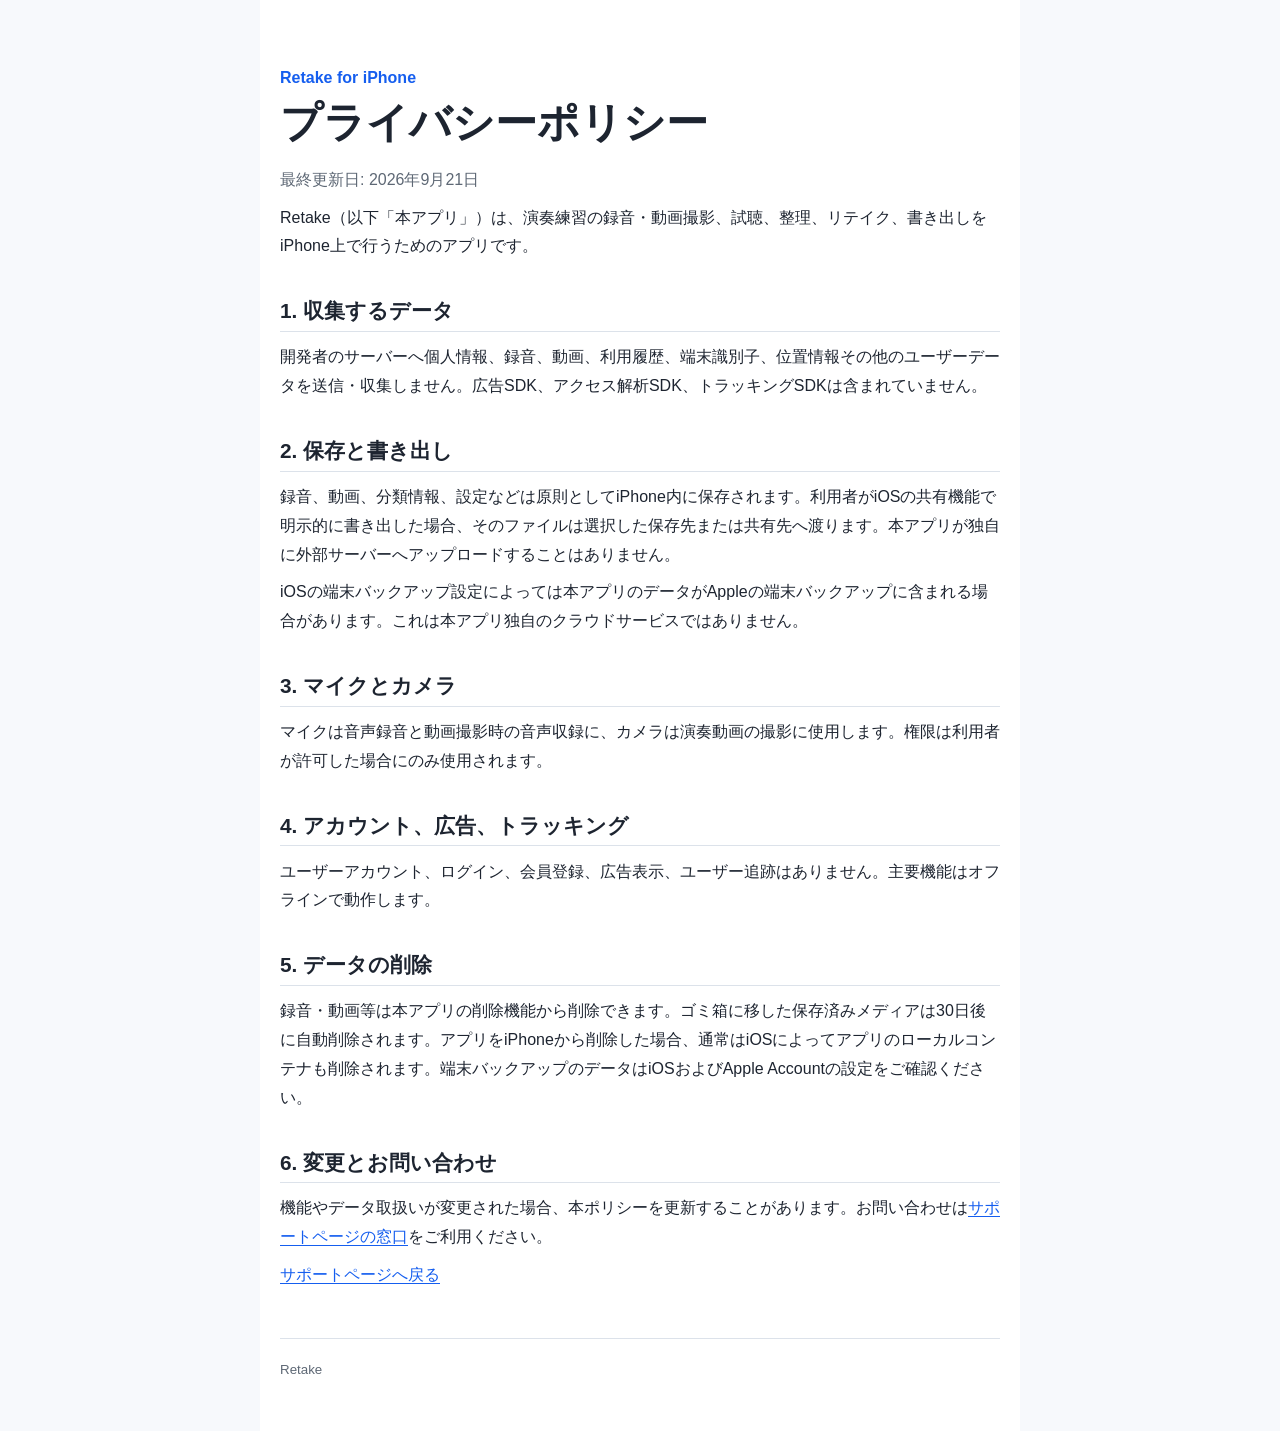
==== privacy/index.html @ d5b36a84 "App Store提出用のサポートサイトを公開" ====
<!doctype html><html lang="ja"><head><meta charset="utf-8"><meta name="viewport" content="width=device-width, initial-scale=1"><title>Retake プライバシーポリシー</title><link rel="stylesheet" href="../styles.css"></head><body><main class="container"><header><p class="eyebrow">Retake for iPhone</p><h1>プライバシーポリシー</h1><p class="muted">最終更新日: 2026年9月21日</p></header><p>Retake（以下「本アプリ」）は、演奏練習の録音・動画撮影、試聴、整理、リテイク、書き出しをiPhone上で行うためのアプリです。</p><section><h2>1. 収集するデータ</h2><p>開発者のサーバーへ個人情報、録音、動画、利用履歴、端末識別子、位置情報その他のユーザーデータを送信・収集しません。広告SDK、アクセス解析SDK、トラッキングSDKは含まれていません。</p></section><section><h2>2. 保存と書き出し</h2><p>録音、動画、分類情報、設定などは原則としてiPhone内に保存されます。利用者がiOSの共有機能で明示的に書き出した場合、そのファイルは選択した保存先または共有先へ渡ります。本アプリが独自に外部サーバーへアップロードすることはありません。</p><p>iOSの端末バックアップ設定によっては本アプリのデータがAppleの端末バックアップに含まれる場合があります。これは本アプリ独自のクラウドサービスではありません。</p></section><section><h2>3. マイクとカメラ</h2><p>マイクは音声録音と動画撮影時の音声収録に、カメラは演奏動画の撮影に使用します。権限は利用者が許可した場合にのみ使用されます。</p></section><section><h2>4. アカウント、広告、トラッキング</h2><p>ユーザーアカウント、ログイン、会員登録、広告表示、ユーザー追跡はありません。主要機能はオフラインで動作します。</p></section><section><h2>5. データの削除</h2><p>録音・動画等は本アプリの削除機能から削除できます。ゴミ箱に移した保存済みメディアは30日後に自動削除されます。アプリをiPhoneから削除した場合、通常はiOSによってアプリのローカルコンテナも削除されます。端末バックアップのデータはiOSおよびApple Accountの設定をご確認ください。</p></section><section><h2>6. 変更とお問い合わせ</h2><p>機能やデータ取扱いが変更された場合、本ポリシーを更新することがあります。お問い合わせは<a href="../#contact">サポートページの窓口</a>をご利用ください。</p></section><p><a href="../">サポートページへ戻る</a></p><footer><small>Retake</small></footer></main></body></html>
---- styles.css ----
:root{color-scheme:light;--ink:#1d2430;--muted:#5e6875;--accent:#155eef;--line:#dce2ea;--bg:#f7f9fc}*{box-sizing:border-box}body{margin:0;background:var(--bg);color:var(--ink);font-family:-apple-system,BlinkMacSystemFont,"Hiragino Sans","Yu Gothic",sans-serif;line-height:1.8}.container{max-width:760px;margin:0 auto;padding:clamp(24px,6vw,64px) 20px 48px;background:#fff;min-height:100vh}h1{font-size:clamp(1.9rem,6vw,2.6rem);line-height:1.3;margin:.2rem 0 1rem}h2{font-size:1.3rem;line-height:1.4;margin:2.2rem 0 .7rem;border-bottom:1px solid var(--line);padding-bottom:.35rem}h3{font-size:1.05rem;margin:1.4rem 0 .2rem}p{margin:.55rem 0}.lead{font-size:1.12rem}.eyebrow{color:var(--accent);font-weight:700;margin:0}.muted,small{color:var(--muted)}a{color:var(--accent);text-underline-offset:3px}footer{border-top:1px solid var(--line);margin-top:3rem;padding-top:1rem}
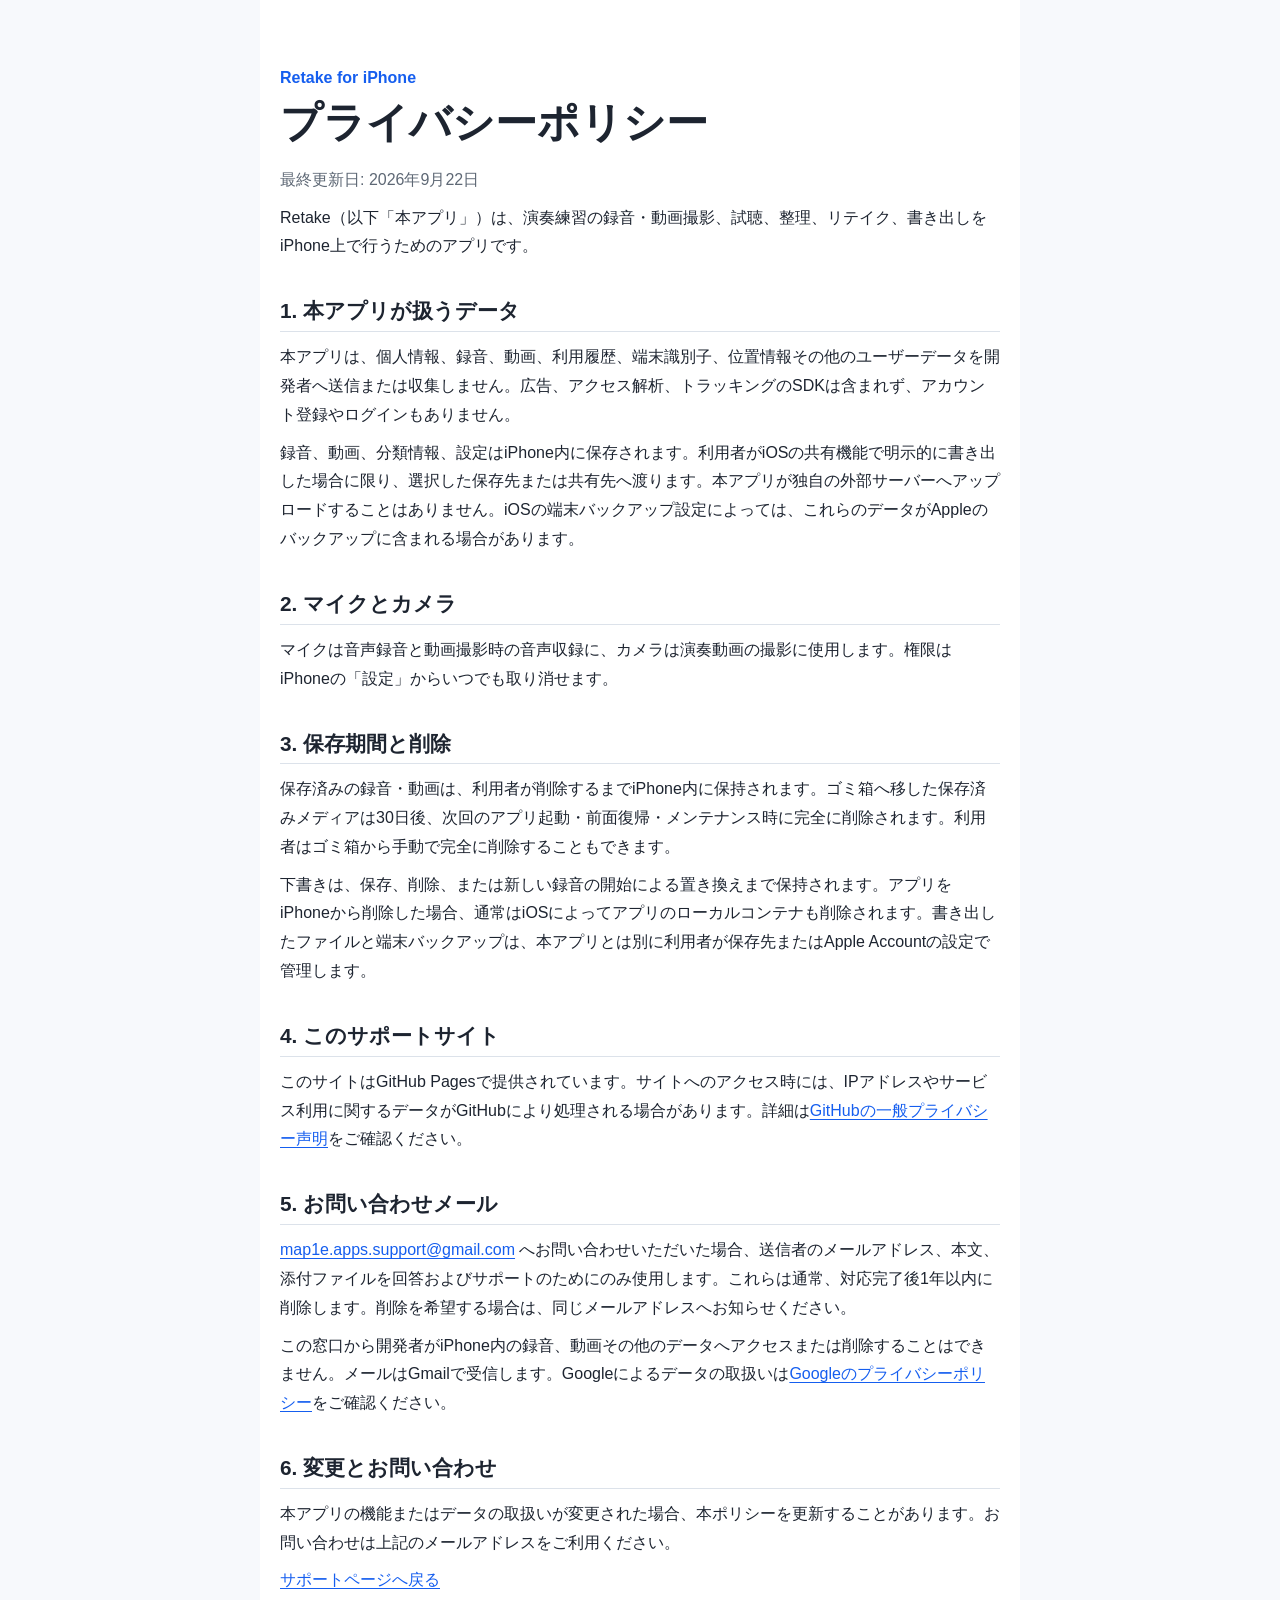
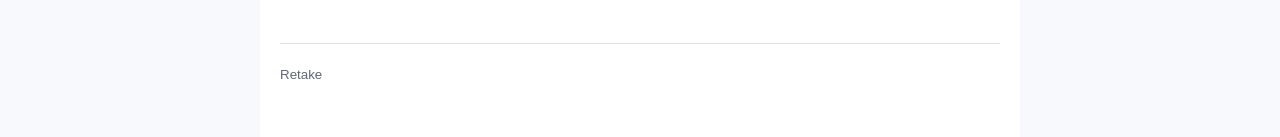
==== commit b524cb53: "プライバシーポリシーを明確化" ====
--- a/privacy/index.html
+++ b/privacy/index.html
@@ -1 +1,28 @@
-<!doctype html><html lang="ja"><head><meta charset="utf-8"><meta name="viewport" content="width=device-width, initial-scale=1"><title>Retake プライバシーポリシー</title><link rel="stylesheet" href="../styles.css"></head><body><main class="container"><header><p class="eyebrow">Retake for iPhone</p><h1>プライバシーポリシー</h1><p class="muted">最終更新日: 2026年9月21日</p></header><p>Retake（以下「本アプリ」）は、演奏練習の録音・動画撮影、試聴、整理、リテイク、書き出しをiPhone上で行うためのアプリです。</p><section><h2>1. 収集するデータ</h2><p>開発者のサーバーへ個人情報、録音、動画、利用履歴、端末識別子、位置情報その他のユーザーデータを送信・収集しません。広告SDK、アクセス解析SDK、トラッキングSDKは含まれていません。</p></section><section><h2>2. 保存と書き出し</h2><p>録音、動画、分類情報、設定などは原則としてiPhone内に保存されます。利用者がiOSの共有機能で明示的に書き出した場合、そのファイルは選択した保存先または共有先へ渡ります。本アプリが独自に外部サーバーへアップロードすることはありません。</p><p>iOSの端末バックアップ設定によっては本アプリのデータがAppleの端末バックアップに含まれる場合があります。これは本アプリ独自のクラウドサービスではありません。</p></section><section><h2>3. マイクとカメラ</h2><p>マイクは音声録音と動画撮影時の音声収録に、カメラは演奏動画の撮影に使用します。権限は利用者が許可した場合にのみ使用されます。</p></section><section><h2>4. アカウント、広告、トラッキング</h2><p>ユーザーアカウント、ログイン、会員登録、広告表示、ユーザー追跡はありません。主要機能はオフラインで動作します。</p></section><section><h2>5. データの削除</h2><p>録音・動画等は本アプリの削除機能から削除できます。ゴミ箱に移した保存済みメディアは30日後に自動削除されます。アプリをiPhoneから削除した場合、通常はiOSによってアプリのローカルコンテナも削除されます。端末バックアップのデータはiOSおよびApple Accountの設定をご確認ください。</p></section><section><h2>6. 変更とお問い合わせ</h2><p>機能やデータ取扱いが変更された場合、本ポリシーを更新することがあります。お問い合わせは<a href="../#contact">サポートページの窓口</a>をご利用ください。</p></section><p><a href="../">サポートページへ戻る</a></p><footer><small>Retake</small></footer></main></body></html>
+<!doctype html>
+<html lang="ja">
+<head>
+  <meta charset="utf-8">
+  <meta name="viewport" content="width=device-width, initial-scale=1">
+  <meta name="description" content="Retake for iPhoneのプライバシーポリシー">
+  <title>Retake プライバシーポリシー</title>
+  <link rel="stylesheet" href="../styles.css">
+</head>
+<body>
+  <main class="container">
+    <header>
+      <p class="eyebrow">Retake for iPhone</p>
+      <h1>プライバシーポリシー</h1>
+      <p class="muted">最終更新日: 2026年9月22日</p>
+    </header>
+    <p>Retake（以下「本アプリ」）は、演奏練習の録音・動画撮影、試聴、整理、リテイク、書き出しをiPhone上で行うためのアプリです。</p>
+    <section><h2>1. 本アプリが扱うデータ</h2><p>本アプリは、個人情報、録音、動画、利用履歴、端末識別子、位置情報その他のユーザーデータを開発者へ送信または収集しません。広告、アクセス解析、トラッキングのSDKは含まれず、アカウント登録やログインもありません。</p><p>録音、動画、分類情報、設定はiPhone内に保存されます。利用者がiOSの共有機能で明示的に書き出した場合に限り、選択した保存先または共有先へ渡ります。本アプリが独自の外部サーバーへアップロードすることはありません。iOSの端末バックアップ設定によっては、これらのデータがAppleのバックアップに含まれる場合があります。</p></section>
+    <section><h2>2. マイクとカメラ</h2><p>マイクは音声録音と動画撮影時の音声収録に、カメラは演奏動画の撮影に使用します。権限はiPhoneの「設定」からいつでも取り消せます。</p></section>
+    <section><h2>3. 保存期間と削除</h2><p>保存済みの録音・動画は、利用者が削除するまでiPhone内に保持されます。ゴミ箱へ移した保存済みメディアは30日後、次回のアプリ起動・前面復帰・メンテナンス時に完全に削除されます。利用者はゴミ箱から手動で完全に削除することもできます。</p><p>下書きは、保存、削除、または新しい録音の開始による置き換えまで保持されます。アプリをiPhoneから削除した場合、通常はiOSによってアプリのローカルコンテナも削除されます。書き出したファイルと端末バックアップは、本アプリとは別に利用者が保存先またはApple Accountの設定で管理します。</p></section>
+    <section><h2>4. このサポートサイト</h2><p>このサイトはGitHub Pagesで提供されています。サイトへのアクセス時には、IPアドレスやサービス利用に関するデータがGitHubにより処理される場合があります。詳細は<a href="https://docs.github.com/ja/site-policy/privacy-policies/github-general-privacy-statement">GitHubの一般プライバシー声明</a>をご確認ください。</p></section>
+    <section><h2>5. お問い合わせメール</h2><p><a href="mailto:map1e.apps.support@gmail.com">map1e.apps.support@gmail.com</a> へお問い合わせいただいた場合、送信者のメールアドレス、本文、添付ファイルを回答およびサポートのためにのみ使用します。これらは通常、対応完了後1年以内に削除します。削除を希望する場合は、同じメールアドレスへお知らせください。</p><p>この窓口から開発者がiPhone内の録音、動画その他のデータへアクセスまたは削除することはできません。メールはGmailで受信します。Googleによるデータの取扱いは<a href="https://policies.google.com/privacy?hl=ja">Googleのプライバシーポリシー</a>をご確認ください。</p></section>
+    <section><h2>6. 変更とお問い合わせ</h2><p>本アプリの機能またはデータの取扱いが変更された場合、本ポリシーを更新することがあります。お問い合わせは上記のメールアドレスをご利用ください。</p></section>
+    <p><a href="../">サポートページへ戻る</a></p>
+    <footer><small>Retake</small></footer>
+  </main>
+</body>
+</html>
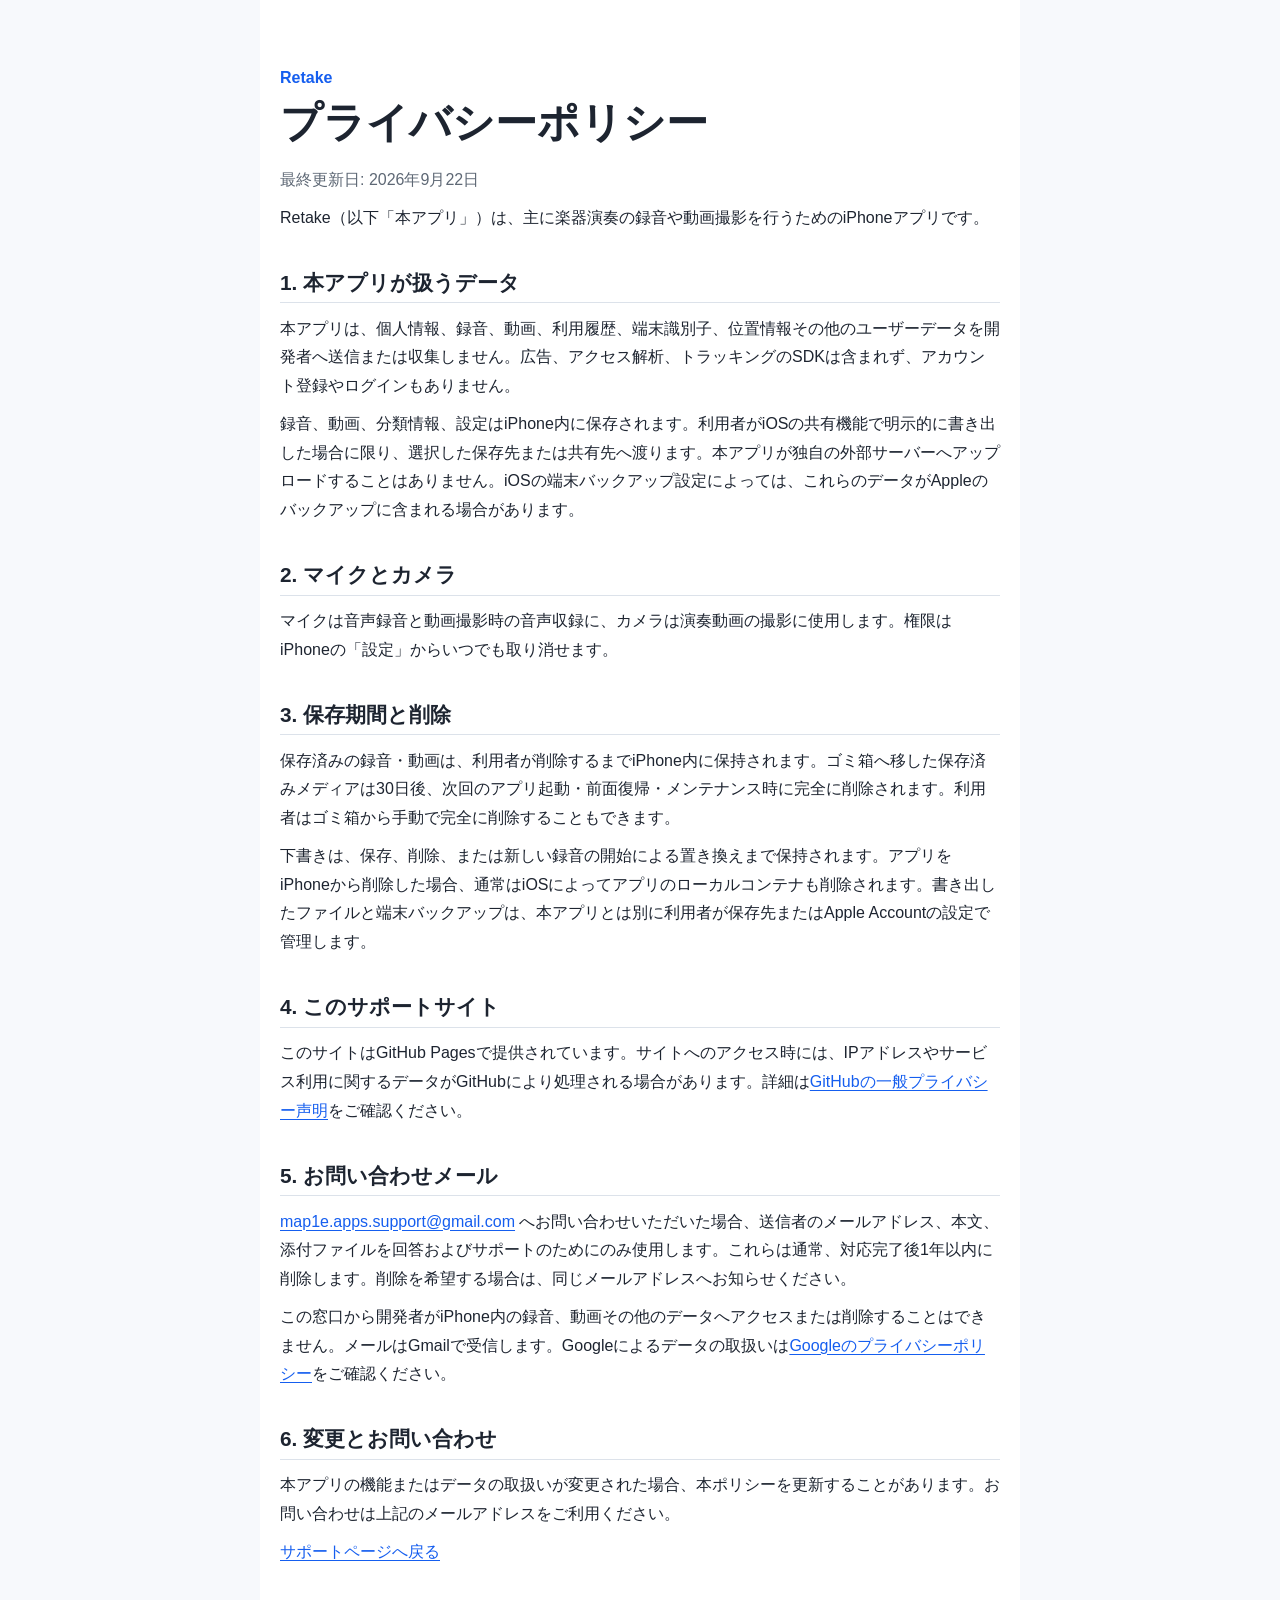
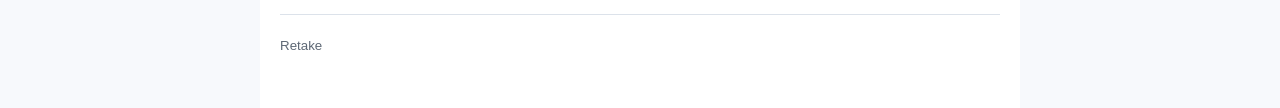
==== commit c6540589: "サポートページの説明を簡潔化" ====
--- a/privacy/index.html
+++ b/privacy/index.html
@@ -3,18 +3,18 @@
 <head>
   <meta charset="utf-8">
   <meta name="viewport" content="width=device-width, initial-scale=1">
-  <meta name="description" content="Retake for iPhoneのプライバシーポリシー">
+  <meta name="description" content="Retakeのプライバシーポリシー">
   <title>Retake プライバシーポリシー</title>
   <link rel="stylesheet" href="../styles.css">
 </head>
 <body>
   <main class="container">
     <header>
-      <p class="eyebrow">Retake for iPhone</p>
+      <p class="eyebrow">Retake</p>
       <h1>プライバシーポリシー</h1>
       <p class="muted">最終更新日: 2026年9月22日</p>
     </header>
-    <p>Retake（以下「本アプリ」）は、演奏練習の録音・動画撮影、試聴、整理、リテイク、書き出しをiPhone上で行うためのアプリです。</p>
+    <p>Retake（以下「本アプリ」）は、主に楽器演奏の録音や動画撮影を行うためのiPhoneアプリです。</p>
     <section><h2>1. 本アプリが扱うデータ</h2><p>本アプリは、個人情報、録音、動画、利用履歴、端末識別子、位置情報その他のユーザーデータを開発者へ送信または収集しません。広告、アクセス解析、トラッキングのSDKは含まれず、アカウント登録やログインもありません。</p><p>録音、動画、分類情報、設定はiPhone内に保存されます。利用者がiOSの共有機能で明示的に書き出した場合に限り、選択した保存先または共有先へ渡ります。本アプリが独自の外部サーバーへアップロードすることはありません。iOSの端末バックアップ設定によっては、これらのデータがAppleのバックアップに含まれる場合があります。</p></section>
     <section><h2>2. マイクとカメラ</h2><p>マイクは音声録音と動画撮影時の音声収録に、カメラは演奏動画の撮影に使用します。権限はiPhoneの「設定」からいつでも取り消せます。</p></section>
     <section><h2>3. 保存期間と削除</h2><p>保存済みの録音・動画は、利用者が削除するまでiPhone内に保持されます。ゴミ箱へ移した保存済みメディアは30日後、次回のアプリ起動・前面復帰・メンテナンス時に完全に削除されます。利用者はゴミ箱から手動で完全に削除することもできます。</p><p>下書きは、保存、削除、または新しい録音の開始による置き換えまで保持されます。アプリをiPhoneから削除した場合、通常はiOSによってアプリのローカルコンテナも削除されます。書き出したファイルと端末バックアップは、本アプリとは別に利用者が保存先またはApple Accountの設定で管理します。</p></section>
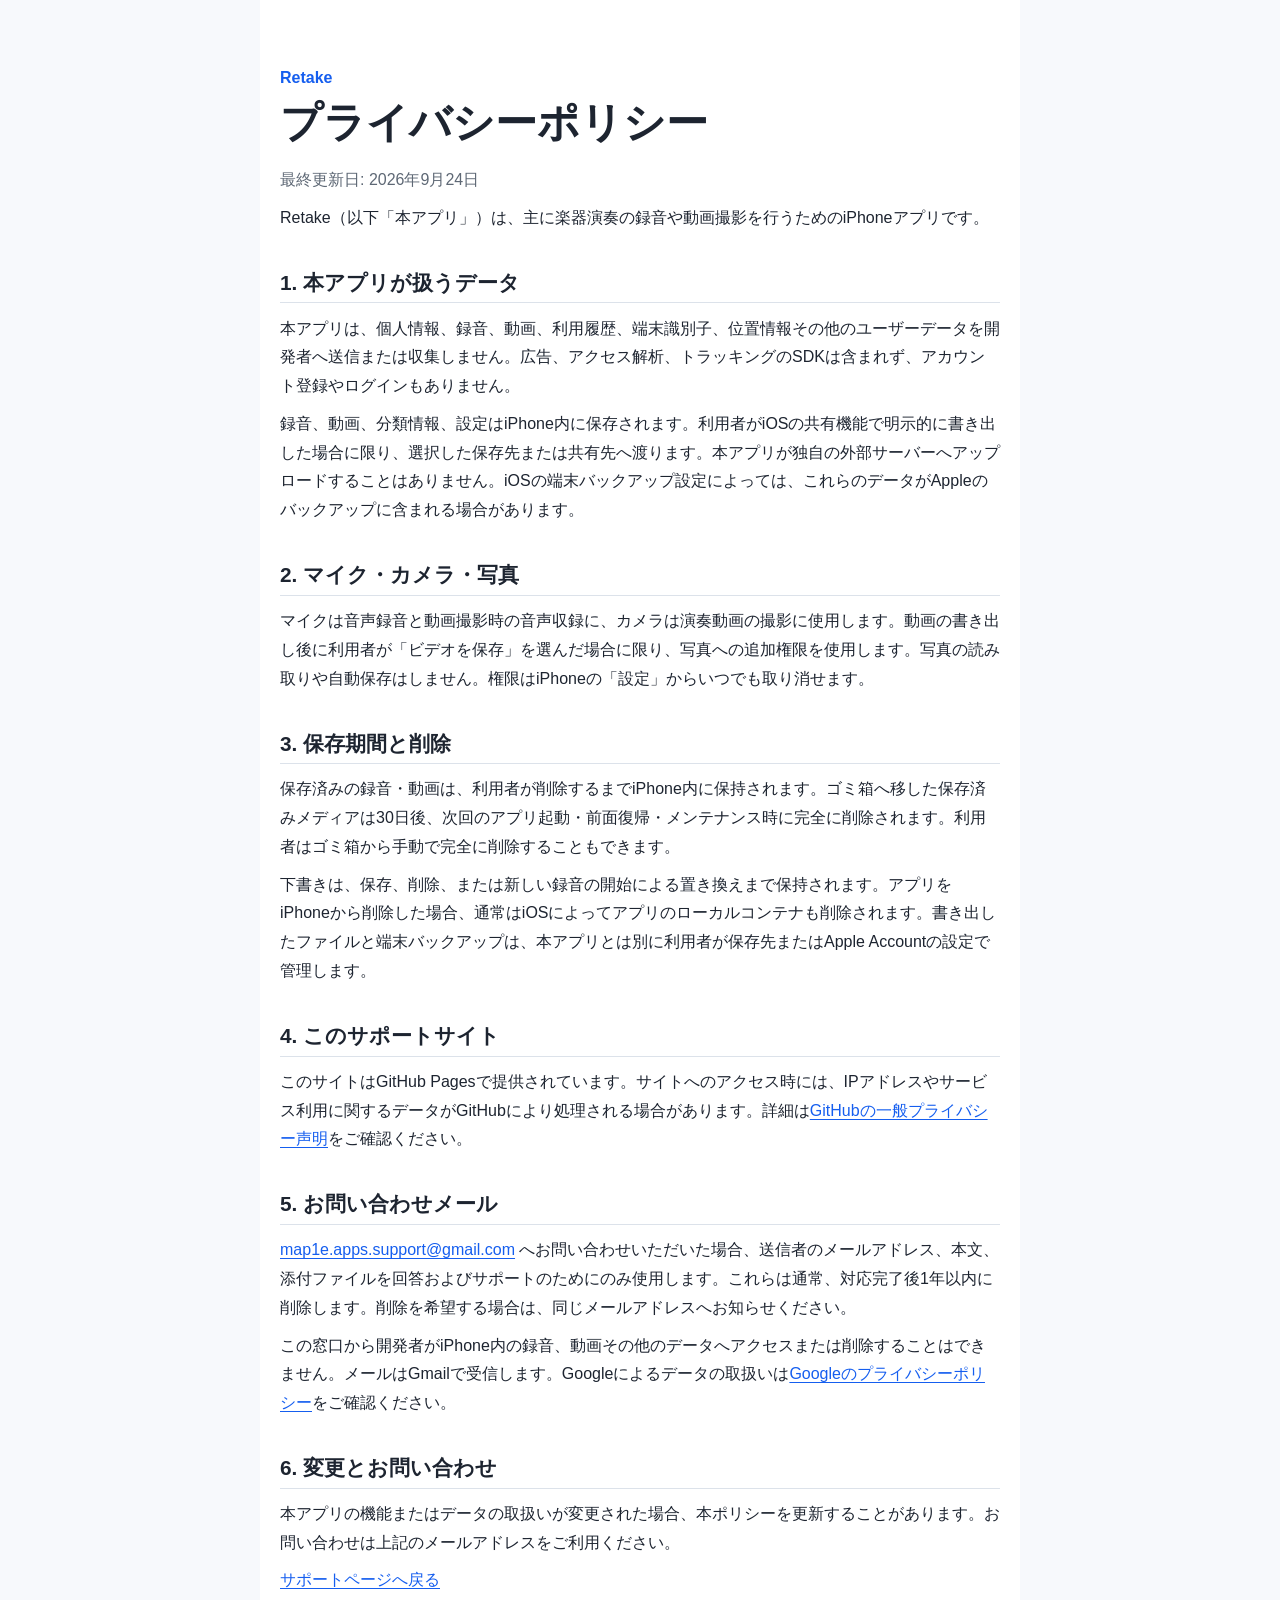
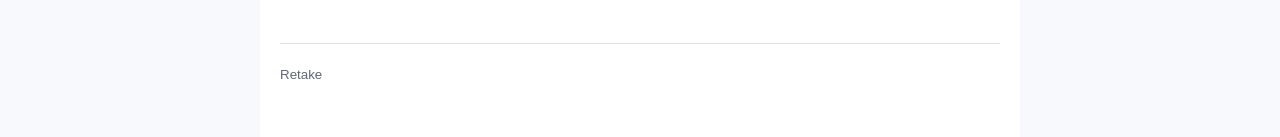
==== commit 01297178: "写真への追加権限をプライバシーポリシーに明記" ====
--- a/privacy/index.html
+++ b/privacy/index.html
@@ -12,11 +12,11 @@
     <header>
       <p class="eyebrow">Retake</p>
       <h1>プライバシーポリシー</h1>
-      <p class="muted">最終更新日: 2026年9月22日</p>
+      <p class="muted">最終更新日: 2026年9月24日</p>
     </header>
     <p>Retake（以下「本アプリ」）は、主に楽器演奏の録音や動画撮影を行うためのiPhoneアプリです。</p>
     <section><h2>1. 本アプリが扱うデータ</h2><p>本アプリは、個人情報、録音、動画、利用履歴、端末識別子、位置情報その他のユーザーデータを開発者へ送信または収集しません。広告、アクセス解析、トラッキングのSDKは含まれず、アカウント登録やログインもありません。</p><p>録音、動画、分類情報、設定はiPhone内に保存されます。利用者がiOSの共有機能で明示的に書き出した場合に限り、選択した保存先または共有先へ渡ります。本アプリが独自の外部サーバーへアップロードすることはありません。iOSの端末バックアップ設定によっては、これらのデータがAppleのバックアップに含まれる場合があります。</p></section>
-    <section><h2>2. マイクとカメラ</h2><p>マイクは音声録音と動画撮影時の音声収録に、カメラは演奏動画の撮影に使用します。権限はiPhoneの「設定」からいつでも取り消せます。</p></section>
+    <section><h2>2. マイク・カメラ・写真</h2><p>マイクは音声録音と動画撮影時の音声収録に、カメラは演奏動画の撮影に使用します。動画の書き出し後に利用者が「ビデオを保存」を選んだ場合に限り、写真への追加権限を使用します。写真の読み取りや自動保存はしません。権限はiPhoneの「設定」からいつでも取り消せます。</p></section>
     <section><h2>3. 保存期間と削除</h2><p>保存済みの録音・動画は、利用者が削除するまでiPhone内に保持されます。ゴミ箱へ移した保存済みメディアは30日後、次回のアプリ起動・前面復帰・メンテナンス時に完全に削除されます。利用者はゴミ箱から手動で完全に削除することもできます。</p><p>下書きは、保存、削除、または新しい録音の開始による置き換えまで保持されます。アプリをiPhoneから削除した場合、通常はiOSによってアプリのローカルコンテナも削除されます。書き出したファイルと端末バックアップは、本アプリとは別に利用者が保存先またはApple Accountの設定で管理します。</p></section>
     <section><h2>4. このサポートサイト</h2><p>このサイトはGitHub Pagesで提供されています。サイトへのアクセス時には、IPアドレスやサービス利用に関するデータがGitHubにより処理される場合があります。詳細は<a href="https://docs.github.com/ja/site-policy/privacy-policies/github-general-privacy-statement">GitHubの一般プライバシー声明</a>をご確認ください。</p></section>
     <section><h2>5. お問い合わせメール</h2><p><a href="mailto:map1e.apps.support@gmail.com">map1e.apps.support@gmail.com</a> へお問い合わせいただいた場合、送信者のメールアドレス、本文、添付ファイルを回答およびサポートのためにのみ使用します。これらは通常、対応完了後1年以内に削除します。削除を希望する場合は、同じメールアドレスへお知らせください。</p><p>この窓口から開発者がiPhone内の録音、動画その他のデータへアクセスまたは削除することはできません。メールはGmailで受信します。Googleによるデータの取扱いは<a href="https://policies.google.com/privacy?hl=ja">Googleのプライバシーポリシー</a>をご確認ください。</p></section>
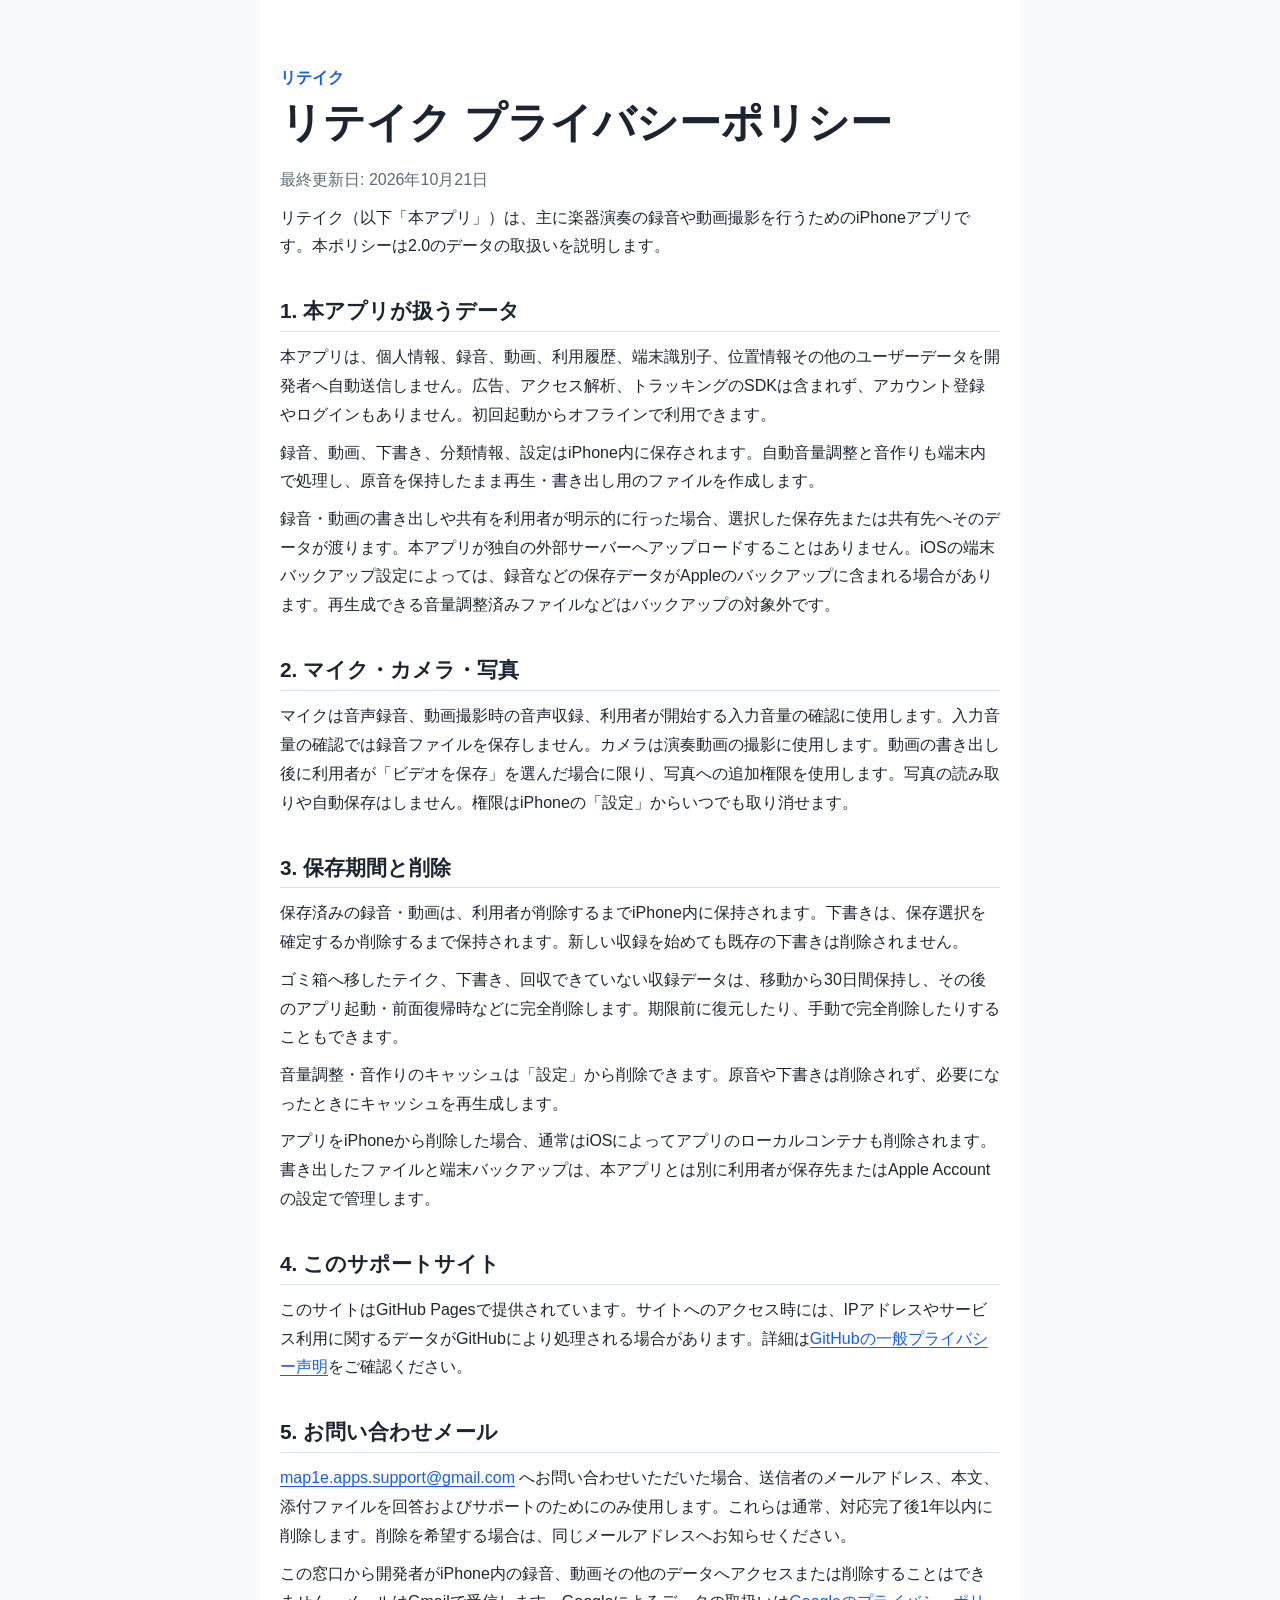
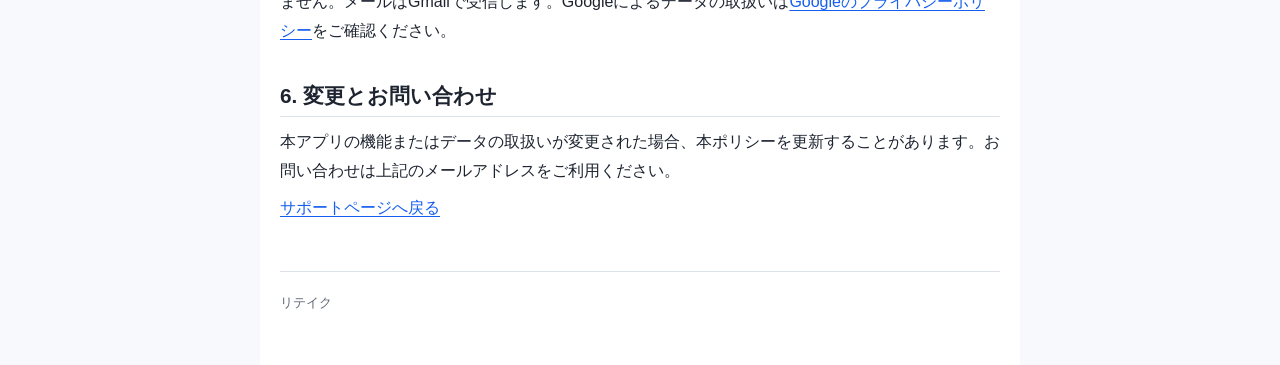
==== commit c2691240: "リテイク2.0のサポートとプライバシーポリシーを公開" ====
--- a/privacy/index.html
+++ b/privacy/index.html
@@ -3,26 +3,50 @@
 <head>
   <meta charset="utf-8">
   <meta name="viewport" content="width=device-width, initial-scale=1">
-  <meta name="description" content="Retakeのプライバシーポリシー">
-  <title>Retake プライバシーポリシー</title>
+  <meta name="description" content="リテイク2.0のデータの取扱いとプライバシーポリシー">
+  <title>リテイク プライバシーポリシー</title>
   <link rel="stylesheet" href="../styles.css">
 </head>
 <body>
   <main class="container">
     <header>
-      <p class="eyebrow">Retake</p>
-      <h1>プライバシーポリシー</h1>
-      <p class="muted">最終更新日: 2026年9月24日</p>
+      <p class="eyebrow">リテイク</p>
+      <h1>リテイク プライバシーポリシー</h1>
+      <p class="muted">最終更新日: 2026年10月21日</p>
     </header>
-    <p>Retake（以下「本アプリ」）は、主に楽器演奏の録音や動画撮影を行うためのiPhoneアプリです。</p>
-    <section><h2>1. 本アプリが扱うデータ</h2><p>本アプリは、個人情報、録音、動画、利用履歴、端末識別子、位置情報その他のユーザーデータを開発者へ送信または収集しません。広告、アクセス解析、トラッキングのSDKは含まれず、アカウント登録やログインもありません。</p><p>録音、動画、分類情報、設定はiPhone内に保存されます。利用者がiOSの共有機能で明示的に書き出した場合に限り、選択した保存先または共有先へ渡ります。本アプリが独自の外部サーバーへアップロードすることはありません。iOSの端末バックアップ設定によっては、これらのデータがAppleのバックアップに含まれる場合があります。</p></section>
-    <section><h2>2. マイク・カメラ・写真</h2><p>マイクは音声録音と動画撮影時の音声収録に、カメラは演奏動画の撮影に使用します。動画の書き出し後に利用者が「ビデオを保存」を選んだ場合に限り、写真への追加権限を使用します。写真の読み取りや自動保存はしません。権限はiPhoneの「設定」からいつでも取り消せます。</p></section>
-    <section><h2>3. 保存期間と削除</h2><p>保存済みの録音・動画は、利用者が削除するまでiPhone内に保持されます。ゴミ箱へ移した保存済みメディアは30日後、次回のアプリ起動・前面復帰・メンテナンス時に完全に削除されます。利用者はゴミ箱から手動で完全に削除することもできます。</p><p>下書きは、保存、削除、または新しい録音の開始による置き換えまで保持されます。アプリをiPhoneから削除した場合、通常はiOSによってアプリのローカルコンテナも削除されます。書き出したファイルと端末バックアップは、本アプリとは別に利用者が保存先またはApple Accountの設定で管理します。</p></section>
-    <section><h2>4. このサポートサイト</h2><p>このサイトはGitHub Pagesで提供されています。サイトへのアクセス時には、IPアドレスやサービス利用に関するデータがGitHubにより処理される場合があります。詳細は<a href="https://docs.github.com/ja/site-policy/privacy-policies/github-general-privacy-statement">GitHubの一般プライバシー声明</a>をご確認ください。</p></section>
-    <section><h2>5. お問い合わせメール</h2><p><a href="mailto:map1e.apps.support@gmail.com">map1e.apps.support@gmail.com</a> へお問い合わせいただいた場合、送信者のメールアドレス、本文、添付ファイルを回答およびサポートのためにのみ使用します。これらは通常、対応完了後1年以内に削除します。削除を希望する場合は、同じメールアドレスへお知らせください。</p><p>この窓口から開発者がiPhone内の録音、動画その他のデータへアクセスまたは削除することはできません。メールはGmailで受信します。Googleによるデータの取扱いは<a href="https://policies.google.com/privacy?hl=ja">Googleのプライバシーポリシー</a>をご確認ください。</p></section>
-    <section><h2>6. 変更とお問い合わせ</h2><p>本アプリの機能またはデータの取扱いが変更された場合、本ポリシーを更新することがあります。お問い合わせは上記のメールアドレスをご利用ください。</p></section>
+      <p>リテイク（以下「本アプリ」）は、主に楽器演奏の録音や動画撮影を行うためのiPhoneアプリです。本ポリシーは2.0のデータの取扱いを説明します。</p>
+    <section>
+      <h2>1. 本アプリが扱うデータ</h2>
+      <p>本アプリは、個人情報、録音、動画、利用履歴、端末識別子、位置情報その他のユーザーデータを開発者へ自動送信しません。広告、アクセス解析、トラッキングのSDKは含まれず、アカウント登録やログインもありません。初回起動からオフラインで利用できます。</p>
+      <p>録音、動画、下書き、分類情報、設定はiPhone内に保存されます。自動音量調整と音作りも端末内で処理し、原音を保持したまま再生・書き出し用のファイルを作成します。</p>
+      <p>録音・動画の書き出しや共有を利用者が明示的に行った場合、選択した保存先または共有先へそのデータが渡ります。本アプリが独自の外部サーバーへアップロードすることはありません。iOSの端末バックアップ設定によっては、録音などの保存データがAppleのバックアップに含まれる場合があります。再生成できる音量調整済みファイルなどはバックアップの対象外です。</p>
+    </section>
+    <section>
+      <h2>2. マイク・カメラ・写真</h2>
+      <p>マイクは音声録音、動画撮影時の音声収録、利用者が開始する入力音量の確認に使用します。入力音量の確認では録音ファイルを保存しません。カメラは演奏動画の撮影に使用します。動画の書き出し後に利用者が「ビデオを保存」を選んだ場合に限り、写真への追加権限を使用します。写真の読み取りや自動保存はしません。権限はiPhoneの「設定」からいつでも取り消せます。</p>
+    </section>
+    <section>
+      <h2>3. 保存期間と削除</h2>
+      <p>保存済みの録音・動画は、利用者が削除するまでiPhone内に保持されます。下書きは、保存選択を確定するか削除するまで保持されます。新しい収録を始めても既存の下書きは削除されません。</p>
+      <p>ゴミ箱へ移したテイク、下書き、回収できていない収録データは、移動から30日間保持し、その後のアプリ起動・前面復帰時などに完全削除します。期限前に復元したり、手動で完全削除したりすることもできます。</p>
+      <p>音量調整・音作りのキャッシュは「設定」から削除できます。原音や下書きは削除されず、必要になったときにキャッシュを再生成します。</p>
+      <p>アプリをiPhoneから削除した場合、通常はiOSによってアプリのローカルコンテナも削除されます。書き出したファイルと端末バックアップは、本アプリとは別に利用者が保存先またはApple Accountの設定で管理します。</p>
+    </section>
+    <section>
+      <h2>4. このサポートサイト</h2>
+      <p>このサイトはGitHub Pagesで提供されています。サイトへのアクセス時には、IPアドレスやサービス利用に関するデータがGitHubにより処理される場合があります。詳細は<a href="https://docs.github.com/ja/site-policy/privacy-policies/github-general-privacy-statement">GitHubの一般プライバシー声明</a>をご確認ください。</p>
+    </section>
+    <section>
+      <h2>5. お問い合わせメール</h2>
+      <p><a href="mailto:map1e.apps.support@gmail.com">map1e.apps.support@gmail.com</a> へお問い合わせいただいた場合、送信者のメールアドレス、本文、添付ファイルを回答およびサポートのためにのみ使用します。これらは通常、対応完了後1年以内に削除します。削除を希望する場合は、同じメールアドレスへお知らせください。</p>
+      <p>この窓口から開発者がiPhone内の録音、動画その他のデータへアクセスまたは削除することはできません。メールはGmailで受信します。Googleによるデータの取扱いは<a href="https://policies.google.com/privacy?hl=ja">Googleのプライバシーポリシー</a>をご確認ください。</p>
+    </section>
+    <section>
+      <h2>6. 変更とお問い合わせ</h2>
+      <p>本アプリの機能またはデータの取扱いが変更された場合、本ポリシーを更新することがあります。お問い合わせは上記のメールアドレスをご利用ください。</p>
+    </section>
     <p><a href="../">サポートページへ戻る</a></p>
-    <footer><small>Retake</small></footer>
+    <footer><small>リテイク</small></footer>
   </main>
 </body>
 </html>
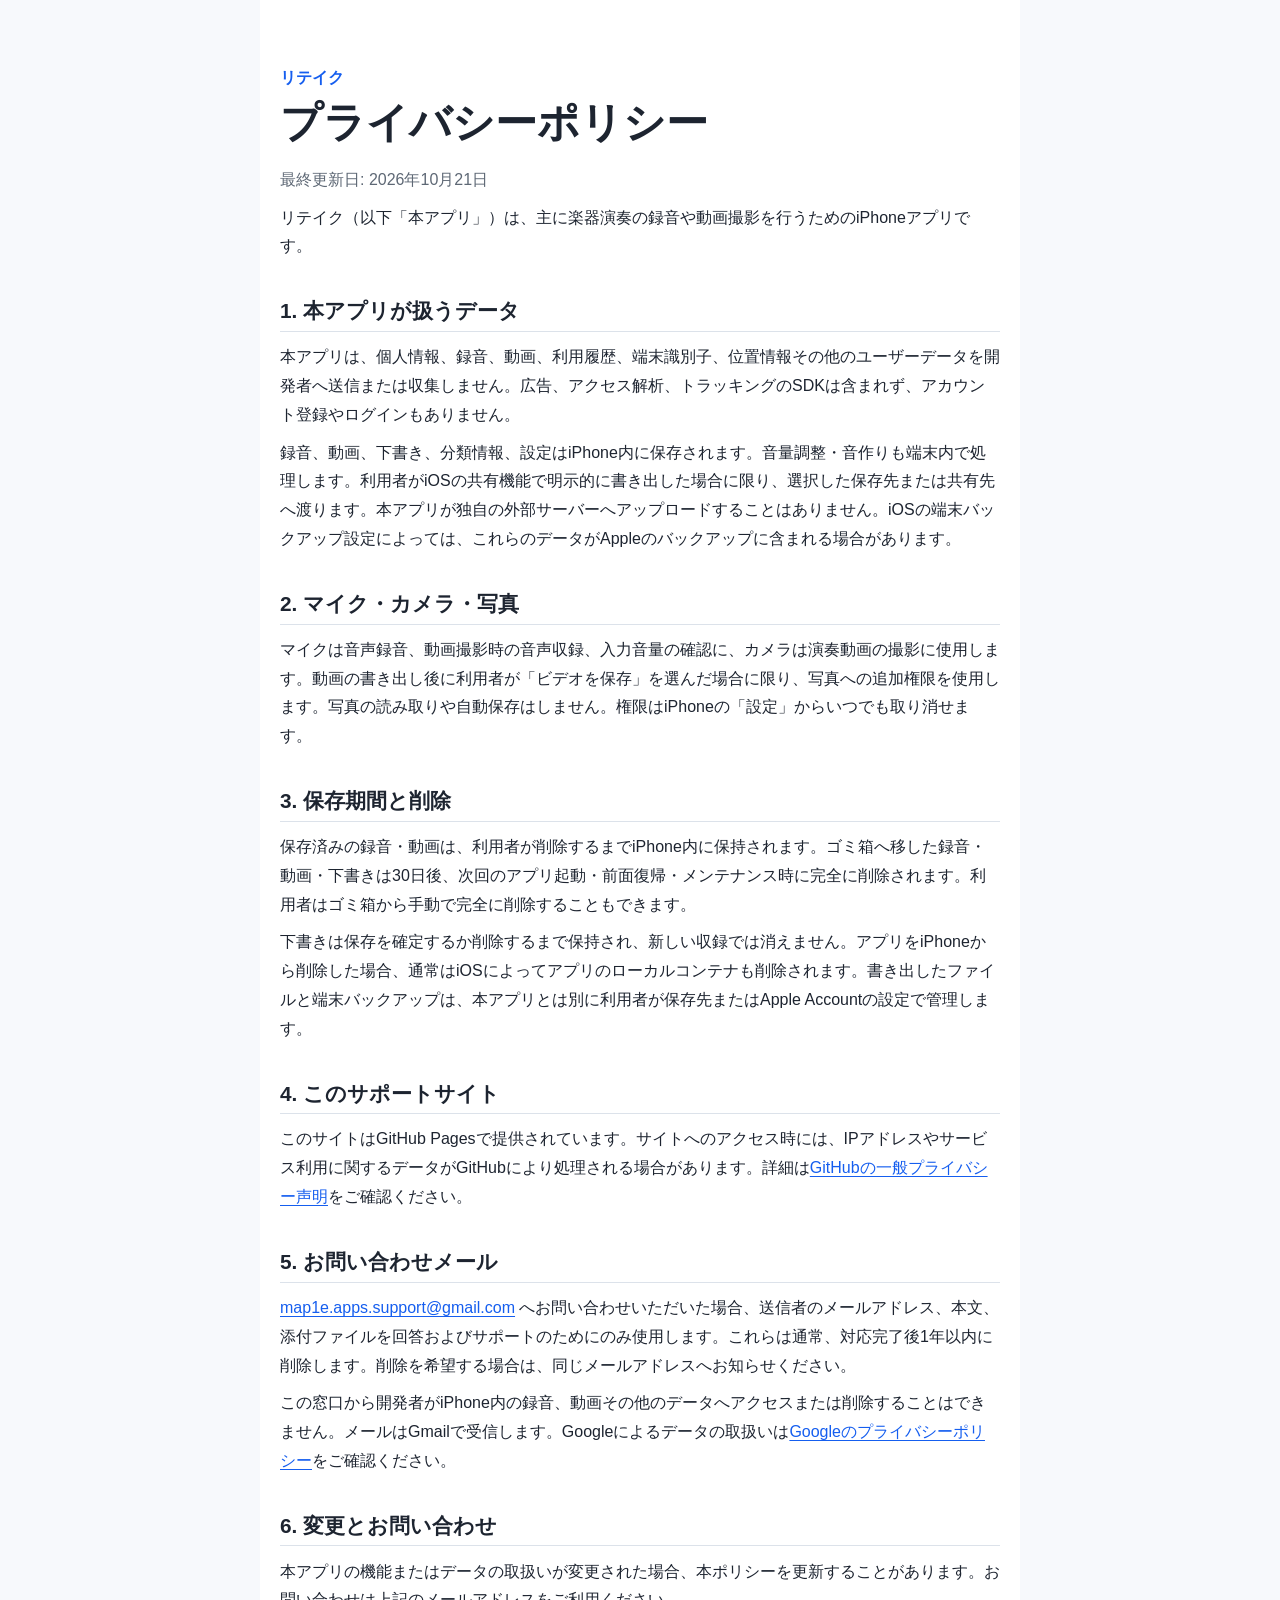
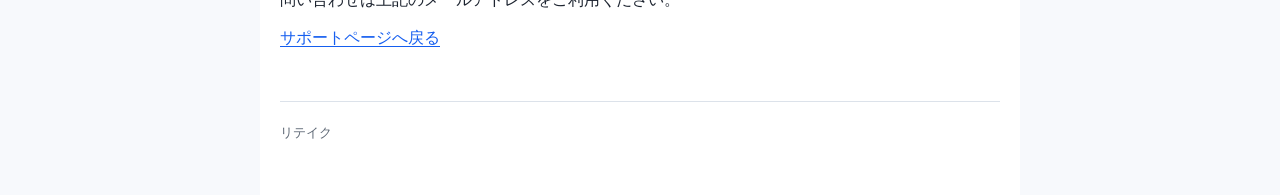
==== commit 75c94aa7: "サポートとプライバシーを1.0基準の最小改訂に戻す" ====
--- a/privacy/index.html
+++ b/privacy/index.html
@@ -3,7 +3,7 @@
 <head>
   <meta charset="utf-8">
   <meta name="viewport" content="width=device-width, initial-scale=1">
-  <meta name="description" content="リテイク2.0のデータの取扱いとプライバシーポリシー">
+  <meta name="description" content="リテイクのプライバシーポリシー">
   <title>リテイク プライバシーポリシー</title>
   <link rel="stylesheet" href="../styles.css">
 </head>
@@ -11,40 +11,16 @@
   <main class="container">
     <header>
       <p class="eyebrow">リテイク</p>
-      <h1>リテイク プライバシーポリシー</h1>
+      <h1>プライバシーポリシー</h1>
       <p class="muted">最終更新日: 2026年10月21日</p>
     </header>
-      <p>リテイク（以下「本アプリ」）は、主に楽器演奏の録音や動画撮影を行うためのiPhoneアプリです。本ポリシーは2.0のデータの取扱いを説明します。</p>
-    <section>
-      <h2>1. 本アプリが扱うデータ</h2>
-      <p>本アプリは、個人情報、録音、動画、利用履歴、端末識別子、位置情報その他のユーザーデータを開発者へ自動送信しません。広告、アクセス解析、トラッキングのSDKは含まれず、アカウント登録やログインもありません。初回起動からオフラインで利用できます。</p>
-      <p>録音、動画、下書き、分類情報、設定はiPhone内に保存されます。自動音量調整と音作りも端末内で処理し、原音を保持したまま再生・書き出し用のファイルを作成します。</p>
-      <p>録音・動画の書き出しや共有を利用者が明示的に行った場合、選択した保存先または共有先へそのデータが渡ります。本アプリが独自の外部サーバーへアップロードすることはありません。iOSの端末バックアップ設定によっては、録音などの保存データがAppleのバックアップに含まれる場合があります。再生成できる音量調整済みファイルなどはバックアップの対象外です。</p>
-    </section>
-    <section>
-      <h2>2. マイク・カメラ・写真</h2>
-      <p>マイクは音声録音、動画撮影時の音声収録、利用者が開始する入力音量の確認に使用します。入力音量の確認では録音ファイルを保存しません。カメラは演奏動画の撮影に使用します。動画の書き出し後に利用者が「ビデオを保存」を選んだ場合に限り、写真への追加権限を使用します。写真の読み取りや自動保存はしません。権限はiPhoneの「設定」からいつでも取り消せます。</p>
-    </section>
-    <section>
-      <h2>3. 保存期間と削除</h2>
-      <p>保存済みの録音・動画は、利用者が削除するまでiPhone内に保持されます。下書きは、保存選択を確定するか削除するまで保持されます。新しい収録を始めても既存の下書きは削除されません。</p>
-      <p>ゴミ箱へ移したテイク、下書き、回収できていない収録データは、移動から30日間保持し、その後のアプリ起動・前面復帰時などに完全削除します。期限前に復元したり、手動で完全削除したりすることもできます。</p>
-      <p>音量調整・音作りのキャッシュは「設定」から削除できます。原音や下書きは削除されず、必要になったときにキャッシュを再生成します。</p>
-      <p>アプリをiPhoneから削除した場合、通常はiOSによってアプリのローカルコンテナも削除されます。書き出したファイルと端末バックアップは、本アプリとは別に利用者が保存先またはApple Accountの設定で管理します。</p>
-    </section>
-    <section>
-      <h2>4. このサポートサイト</h2>
-      <p>このサイトはGitHub Pagesで提供されています。サイトへのアクセス時には、IPアドレスやサービス利用に関するデータがGitHubにより処理される場合があります。詳細は<a href="https://docs.github.com/ja/site-policy/privacy-policies/github-general-privacy-statement">GitHubの一般プライバシー声明</a>をご確認ください。</p>
-    </section>
-    <section>
-      <h2>5. お問い合わせメール</h2>
-      <p><a href="mailto:map1e.apps.support@gmail.com">map1e.apps.support@gmail.com</a> へお問い合わせいただいた場合、送信者のメールアドレス、本文、添付ファイルを回答およびサポートのためにのみ使用します。これらは通常、対応完了後1年以内に削除します。削除を希望する場合は、同じメールアドレスへお知らせください。</p>
-      <p>この窓口から開発者がiPhone内の録音、動画その他のデータへアクセスまたは削除することはできません。メールはGmailで受信します。Googleによるデータの取扱いは<a href="https://policies.google.com/privacy?hl=ja">Googleのプライバシーポリシー</a>をご確認ください。</p>
-    </section>
-    <section>
-      <h2>6. 変更とお問い合わせ</h2>
-      <p>本アプリの機能またはデータの取扱いが変更された場合、本ポリシーを更新することがあります。お問い合わせは上記のメールアドレスをご利用ください。</p>
-    </section>
+    <p>リテイク（以下「本アプリ」）は、主に楽器演奏の録音や動画撮影を行うためのiPhoneアプリです。</p>
+    <section><h2>1. 本アプリが扱うデータ</h2><p>本アプリは、個人情報、録音、動画、利用履歴、端末識別子、位置情報その他のユーザーデータを開発者へ送信または収集しません。広告、アクセス解析、トラッキングのSDKは含まれず、アカウント登録やログインもありません。</p><p>録音、動画、下書き、分類情報、設定はiPhone内に保存されます。音量調整・音作りも端末内で処理します。利用者がiOSの共有機能で明示的に書き出した場合に限り、選択した保存先または共有先へ渡ります。本アプリが独自の外部サーバーへアップロードすることはありません。iOSの端末バックアップ設定によっては、これらのデータがAppleのバックアップに含まれる場合があります。</p></section>
+    <section><h2>2. マイク・カメラ・写真</h2><p>マイクは音声録音、動画撮影時の音声収録、入力音量の確認に、カメラは演奏動画の撮影に使用します。動画の書き出し後に利用者が「ビデオを保存」を選んだ場合に限り、写真への追加権限を使用します。写真の読み取りや自動保存はしません。権限はiPhoneの「設定」からいつでも取り消せます。</p></section>
+    <section><h2>3. 保存期間と削除</h2><p>保存済みの録音・動画は、利用者が削除するまでiPhone内に保持されます。ゴミ箱へ移した録音・動画・下書きは30日後、次回のアプリ起動・前面復帰・メンテナンス時に完全に削除されます。利用者はゴミ箱から手動で完全に削除することもできます。</p><p>下書きは保存を確定するか削除するまで保持され、新しい収録では消えません。アプリをiPhoneから削除した場合、通常はiOSによってアプリのローカルコンテナも削除されます。書き出したファイルと端末バックアップは、本アプリとは別に利用者が保存先またはApple Accountの設定で管理します。</p></section>
+    <section><h2>4. このサポートサイト</h2><p>このサイトはGitHub Pagesで提供されています。サイトへのアクセス時には、IPアドレスやサービス利用に関するデータがGitHubにより処理される場合があります。詳細は<a href="https://docs.github.com/ja/site-policy/privacy-policies/github-general-privacy-statement">GitHubの一般プライバシー声明</a>をご確認ください。</p></section>
+    <section><h2>5. お問い合わせメール</h2><p><a href="mailto:map1e.apps.support@gmail.com">map1e.apps.support@gmail.com</a> へお問い合わせいただいた場合、送信者のメールアドレス、本文、添付ファイルを回答およびサポートのためにのみ使用します。これらは通常、対応完了後1年以内に削除します。削除を希望する場合は、同じメールアドレスへお知らせください。</p><p>この窓口から開発者がiPhone内の録音、動画その他のデータへアクセスまたは削除することはできません。メールはGmailで受信します。Googleによるデータの取扱いは<a href="https://policies.google.com/privacy?hl=ja">Googleのプライバシーポリシー</a>をご確認ください。</p></section>
+    <section><h2>6. 変更とお問い合わせ</h2><p>本アプリの機能またはデータの取扱いが変更された場合、本ポリシーを更新することがあります。お問い合わせは上記のメールアドレスをご利用ください。</p></section>
     <p><a href="../">サポートページへ戻る</a></p>
     <footer><small>リテイク</small></footer>
   </main>
